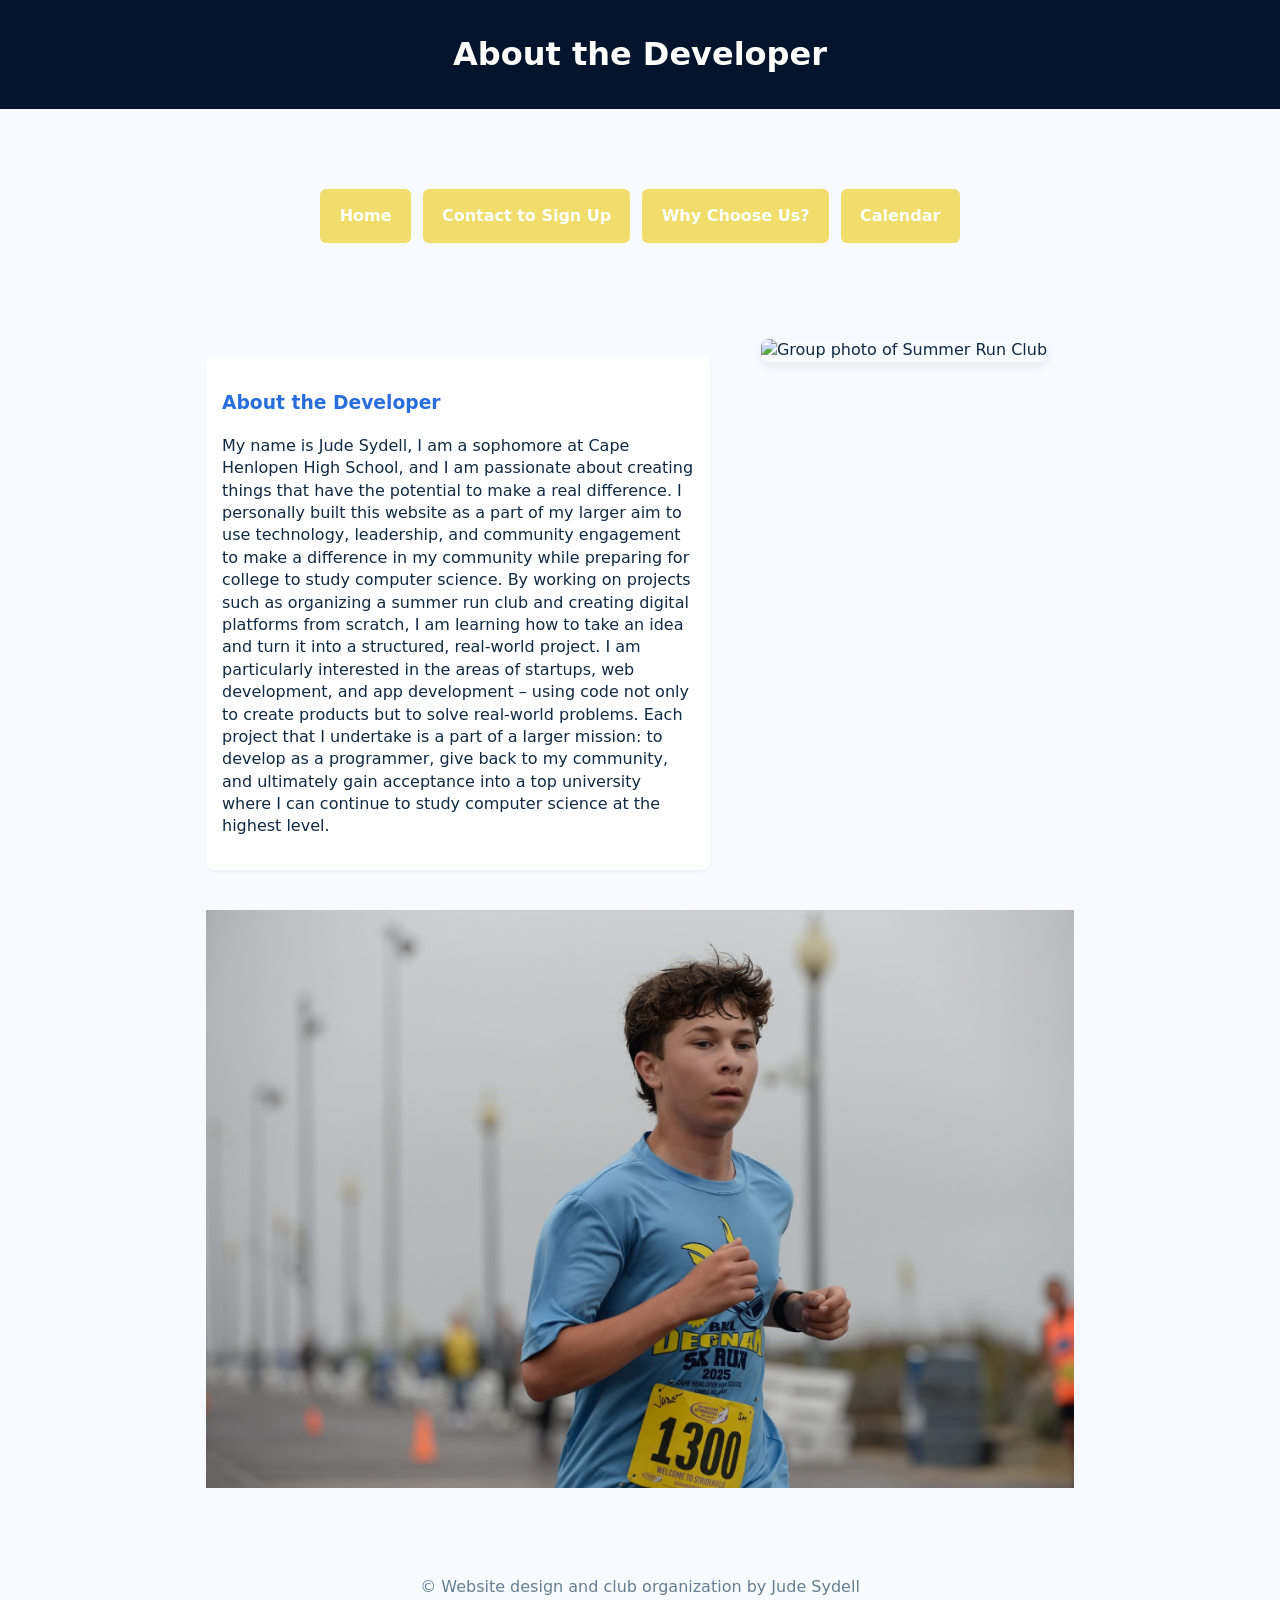
==== about.html @ 3fb0e1c3 "added new pages and more buttons for navigating the site" ====
<!doctype html>
<html lang="en">
<head>
  <meta charset="utf-8">
  <meta name="viewport" content="width=device-width,initial-scale=1">
  <title>About the Developer — Summer Run Club</title>
  <link rel="stylesheet" href="styles.css">
</head>
<body>
  <header class="site-header">
    <div class="container">
      <h1>About the Developer</h1>
    </div>
  </header>

  <main>
    <section class="hero">
      <div class="container">
        <p class="cta-row">
          <a class="btn large" href="index.html">Home</a>
          <a class="btn large" href="contact.html">Contact to Sign Up</a>
          <a class="btn large" href="why-choose-us.html">Why Choose Us?</a>
          <a class="btn large" href="calendar.html">Calendar</a>
        </p>
      </div>
    </section>

    <section class="container">
      <div class="about-layout">
        <div class="about-text card">
          <h3>About the Developer</h3>
          <p>My name is Jude Sydell, I am a sophomore at Cape Henlopen High School, and I am passionate about creating things that have the potential to make a real difference. I personally built this website as a part of my larger aim to use technology, leadership, and community engagement to make a difference in my community while preparing for college to study computer science. By working on projects such as organizing a summer run club and creating digital platforms from scratch, I am learning how to take an idea and turn it into a structured, real-world project. I am particularly interested in the areas of startups, web development, and app development – using code not only to create products but to solve real-world problems. Each project that I undertake is a part of a larger mission: to develop as a programmer, give back to my community, and ultimately gain acceptance into a top university where I can continue to study computer science at the highest level.</p>
        </div>

        <div class="about-image">
          <img src="grouppic.png" alt="Group photo of Summer Run Club">
        </div>
      </div>

      <div class="about-running">
        <img src="running image.JPG" alt="Running" class="hero-img">
      </div>
    </section>
  </main>

  <footer class="site-footer">
    <div class="container">
      <p>&copy; Website design and club organization by Jude Sydell</p>
    </div>
  </footer>
</body>
</html>
---- styles.css ----
:root{
  --bg:#f7fbff;--card:#ffffff;--accent:#f1dd6c;--accent-2:#04142C;--text:#102a43;--muted:#657f91;
}
*{box-sizing:border-box}
body{font-family:system-ui,-apple-system,Segoe UI,Roboto,"Helvetica Neue",Arial;margin:0;color:var(--text);background:var(--bg);line-height:1.4}
.container{max-width:900px;margin:0 auto;padding:1rem}
.site-header{background:var(--accent-2);color:white;padding:1rem 0;text-align:center}
.site-header{position:relative}
.site-header h1{margin:0;font-size:2rem}
.site-header .tag{opacity:.95;font-size:1.1rem;margin-top:1rem}
.site-header nav{margin-top:.5rem}
.site-header nav a{display:inline-block;border:2px solid white;color:white;padding:0.5rem 1rem;border-radius:6px;text-decoration:none;margin:0.5rem auto}

/* Top-right header action (About button) */
.header-actions{position:absolute;right:1rem;top:50%;transform:translateY(-50%)}
.header-actions .about-btn{background:#e6e6e6;color:var(--accent-2);padding:0.45rem 0.85rem;border-radius:6px;text-decoration:none;border:1px solid rgba(0,0,0,0.08);font-weight:600}

@media(max-width:699px){
  .header-actions{position:static;text-align:center;margin-top:.5rem}
}
.hero{padding:2rem 0;text-align:center}
.btn{display:inline-block;background:var(--accent);color:white;padding:.6rem 1rem;border-radius:6px;text-decoration:none}
.btn.large{padding:1rem 1.2rem;font-weight:600}
.cta-row{display:flex;justify-content:center;align-items:center;gap:.75rem;flex-wrap:wrap;margin:1rem 0}
.card{background:var(--card);padding:1rem;margin:1rem 0;border-radius:8px;box-shadow:0 1px 3px rgba(2,6,23,.06)}
h2,h3{color:#296EDD}
ul{padding-left:1.25rem}
.muted{color:var(--muted)}
form label{display:block;margin:.5rem 0}
input,textarea,select{width:100%;padding:.5rem;border:1px solid #d9e3ea;border-radius:6px}
fieldset{border:none;padding:0;margin:0 0 1rem}
.site-footer{padding:1rem 0;text-align:center;color:var(--muted)}

img{max-width:100%;height:auto;display:block}
.site-header img{max-width:60px;margin:0.1rem 0}
.hero img{
  max-width:100%;
  width:100%;
  max-height:50vh;
  height:auto;
  object-fit:cover;
  margin:1rem 0;
  border-radius:8px;
  box-shadow:0 4px 10px rgba(0,0,0,0.1);
}

.calendar-container {
  display: flex;
  flex-direction: column;
  gap: 2rem;
  margin: 2rem 0;
}

.calendar-month {
  background: var(--card);
  padding: 1.5rem;
  border-radius: 8px;
  box-shadow: 0 1px 3px rgba(2,6,23,.06);
}

.calendar-month h3 {
  margin-top: 0;
  text-align: center;
}

.calendar-table {
  width: 100%;
  border-collapse: collapse;
  text-align: center;
}

.calendar-table th {
  background: var(--accent-2);
  color: white;
  padding: 0.75rem;
  font-weight: 600;
}

.calendar-table td {
  padding: 0.5rem;
  border: 1px solid #e0e7f1;
  min-height: 12rem;
  vertical-align: top;
  text-align: left;
}

.calendar-table td:empty {
  background: #f7fbff;
}

/* About page layout */
.about-layout{
  display:flex;
  gap:1.5rem;
  align-items:flex-start;
}
.about-text{flex:1}
.about-image{flex:0 0 340px;display:flex;align-items:flex-start;justify-content:center}
.about-image img{max-width:100%;border-radius:8px;box-shadow:0 4px 10px rgba(0,0,0,0.08)}
.about-running{max-width:900px;margin:1.5rem auto;text-align:center}

@media(max-width:699px){
  .about-layout{flex-direction:column}
  .about-image{order:2}
  .about-text{order:1}
  .about-image img{width:100%;height:auto}
}

@media(min-width:700px){
  .site-header .container{display:block;text-align:center}
  .hero{padding:3rem 0}
}

@media(max-width:699px){
  .hero img{max-height:40vh}
}

/* Program image under Program Details */
.program-image{margin-top:1rem;text-align:center}
.program-image img{width:100%;max-width:680px;height:auto;border-radius:8px;box-shadow:0 4px 10px rgba(0,0,0,0.08);display:block;margin:0 auto}

/* Countdown styles */
.countdown{max-width:720px;margin:1rem auto;padding:1rem;text-align:center;background:#296EDD;color:white;border-radius:8px;box-shadow:0 1px 3px rgba(2,6,23,.06)}
.countdown h3{margin:.25rem 0;color:white}
.countdown-number{font-size:3rem;font-weight:700;color:white;margin:0.25rem 0}
.countdown p{margin:0}
@media(max-width:699px){.countdown-number{font-size:2.2rem}}

.countdown-unit{color:white;margin-top:0.25rem}
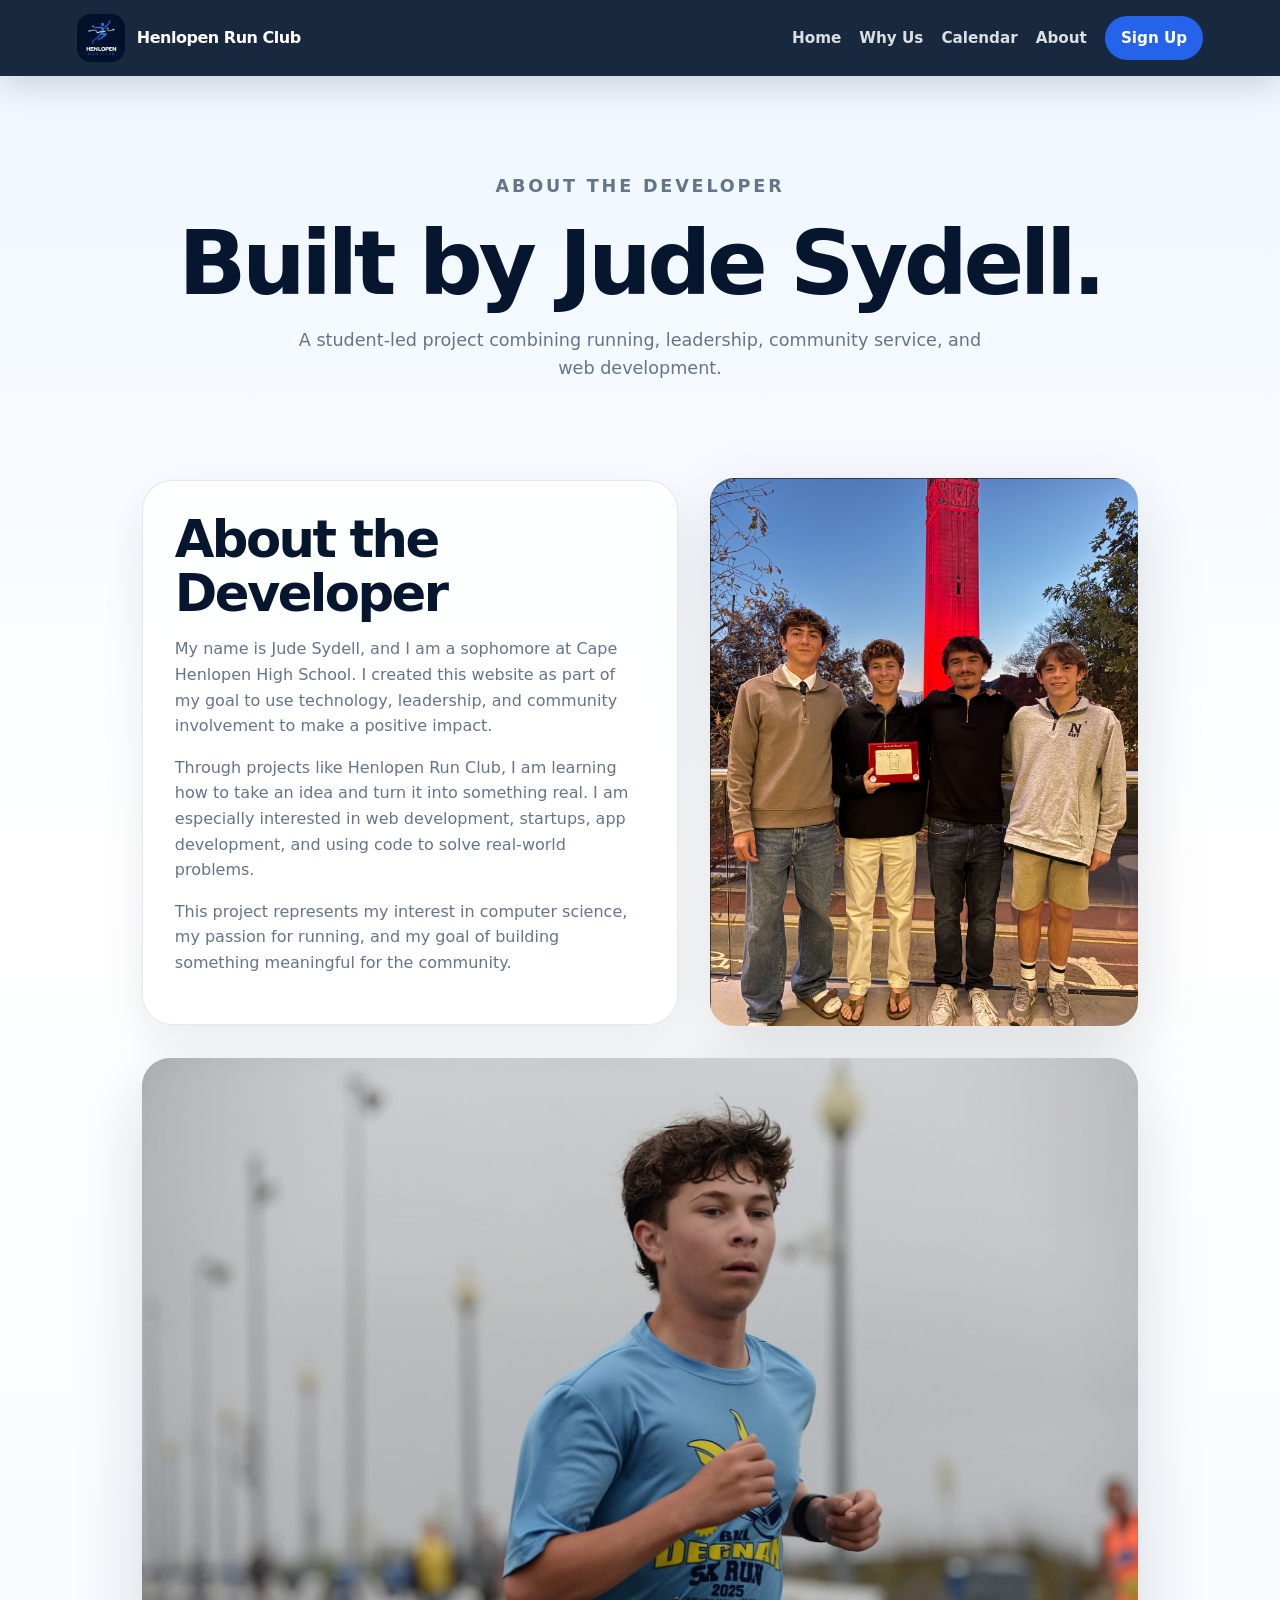
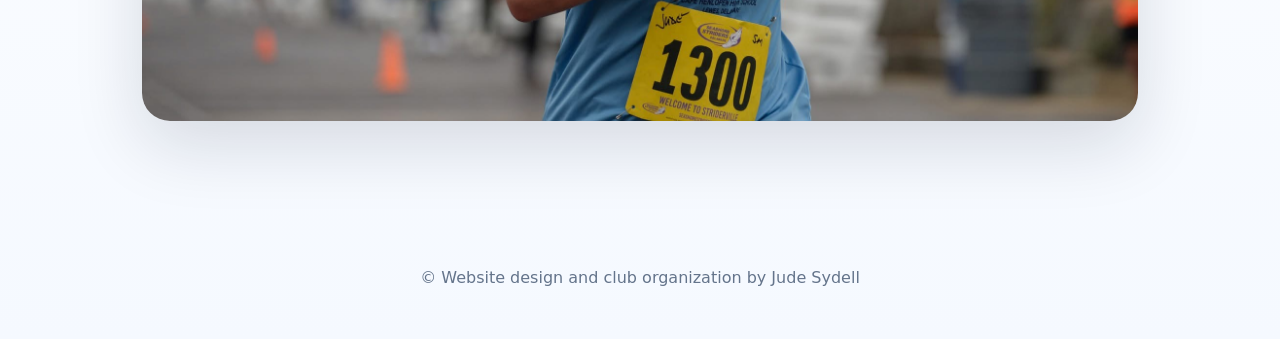
==== commit 6b5bc221: "initial commit" ====
--- a/about.html
+++ b/about.html
@@ -3,50 +3,62 @@
 <head>
   <meta charset="utf-8">
   <meta name="viewport" content="width=device-width,initial-scale=1">
-  <title>About the Developer — Summer Run Club</title>
+  <title>About — Henlopen Run Club</title>
   <link rel="stylesheet" href="styles.css">
 </head>
+
 <body>
-  <header class="site-header">
-    <div class="container">
-      <h1>About the Developer</h1>
-    </div>
+  <header class="nav">
+    <a class="brand" href="index.html">
+      <img src="logo.png" alt="Henlopen Run Club Logo">
+      <span>Henlopen Run Club</span>
+    </a>
+
+    <nav>
+      <a href="index.html">Home</a>
+      <a href="why-choose-us.html">Why Us</a>
+      <a href="calendar.html">Calendar</a>
+      <a href="about.html">About</a>
+      <a class="nav-btn" href="https://forms.gle/4efgLornvroCqrkL7" target="_blank">Sign Up</a>
+    </nav>
   </header>
 
   <main>
-    <section class="hero">
-      <div class="container">
-        <p class="cta-row">
-          <a class="btn large" href="index.html">Home</a>
-          <a class="btn large" href="contact.html">Contact to Sign Up</a>
-          <a class="btn large" href="why-choose-us.html">Why Choose Us?</a>
-          <a class="btn large" href="calendar.html">Calendar</a>
+  <section class="page-hero">
+    <p class="eyebrow">About the Developer</p>
+    <h1>Built by Jude Sydell.</h1>
+    <p>A student-led project combining running, leadership, community service, and web development.</p>
+  </section>
+
+  <section class="page-content">
+
+    <div class="about-layout">
+      <div class="card">
+        <h2>About the Developer</h2>
+        <p>
+          My name is Jude Sydell, and I am a sophomore at Cape Henlopen High School. I created this website as part of my goal to use technology, leadership, and community involvement to make a positive impact.
+        </p>
+        <p>
+          Through projects like Henlopen Run Club, I am learning how to take an idea and turn it into something real. I am especially interested in web development, startups, app development, and using code to solve real-world problems.
+        </p>
+        <p>
+          This project represents my interest in computer science, my passion for running, and my goal of building something meaningful for the community.
         </p>
       </div>
-    </section>
 
-    <section class="container">
-      <div class="about-layout">
-        <div class="about-text card">
-          <h3>About the Developer</h3>
-          <p>My name is Jude Sydell, I am a sophomore at Cape Henlopen High School, and I am passionate about creating things that have the potential to make a real difference. I personally built this website as a part of my larger aim to use technology, leadership, and community engagement to make a difference in my community while preparing for college to study computer science. By working on projects such as organizing a summer run club and creating digital platforms from scratch, I am learning how to take an idea and turn it into a structured, real-world project. I am particularly interested in the areas of startups, web development, and app development – using code not only to create products but to solve real-world problems. Each project that I undertake is a part of a larger mission: to develop as a programmer, give back to my community, and ultimately gain acceptance into a top university where I can continue to study computer science at the highest level.</p>
-        </div>
+      <img src="grouppic.png" alt="Group photo">
+    </div>
 
-        <div class="about-image">
-          <img src="grouppic.png" alt="Group photo of Summer Run Club">
-        </div>
-      </div>
+    <!-- NEW IMAGE SECTION -->
+    <div class="about-images">
+      <img src="running image.JPG" alt="Running action photo">
+    </div>
 
-      <div class="about-running">
-        <img src="running image.JPG" alt="Running" class="hero-img">
-      </div>
-    </section>
-  </main>
+  </section>
+</main>
 
-  <footer class="site-footer">
-    <div class="container">
-      <p>&copy; Website design and club organization by Jude Sydell</p>
-    </div>
+  <footer>
+    <p>&copy; Website design and club organization by Jude Sydell</p>
   </footer>
 </body>
-</html>
+</html>
--- a/styles.css
+++ b/styles.css
@@ -1,129 +1,571 @@
-:root{
-  --bg:#f7fbff;--card:#ffffff;--accent:#f1dd6c;--accent-2:#04142C;--text:#102a43;--muted:#657f91;
-}
-*{box-sizing:border-box}
-body{font-family:system-ui,-apple-system,Segoe UI,Roboto,"Helvetica Neue",Arial;margin:0;color:var(--text);background:var(--bg);line-height:1.4}
-.container{max-width:900px;margin:0 auto;padding:1rem}
-.site-header{background:var(--accent-2);color:white;padding:1rem 0;text-align:center}
-.site-header{position:relative}
-.site-header h1{margin:0;font-size:2rem}
-.site-header .tag{opacity:.95;font-size:1.1rem;margin-top:1rem}
-.site-header nav{margin-top:.5rem}
-.site-header nav a{display:inline-block;border:2px solid white;color:white;padding:0.5rem 1rem;border-radius:6px;text-decoration:none;margin:0.5rem auto}
-
-/* Top-right header action (About button) */
-.header-actions{position:absolute;right:1rem;top:50%;transform:translateY(-50%)}
-.header-actions .about-btn{background:#e6e6e6;color:var(--accent-2);padding:0.45rem 0.85rem;border-radius:6px;text-decoration:none;border:1px solid rgba(0,0,0,0.08);font-weight:600}
-
-@media(max-width:699px){
-  .header-actions{position:static;text-align:center;margin-top:.5rem}
-}
-.hero{padding:2rem 0;text-align:center}
-.btn{display:inline-block;background:var(--accent);color:white;padding:.6rem 1rem;border-radius:6px;text-decoration:none}
-.btn.large{padding:1rem 1.2rem;font-weight:600}
-.cta-row{display:flex;justify-content:center;align-items:center;gap:.75rem;flex-wrap:wrap;margin:1rem 0}
-.card{background:var(--card);padding:1rem;margin:1rem 0;border-radius:8px;box-shadow:0 1px 3px rgba(2,6,23,.06)}
-h2,h3{color:#296EDD}
-ul{padding-left:1.25rem}
-.muted{color:var(--muted)}
-form label{display:block;margin:.5rem 0}
-input,textarea,select{width:100%;padding:.5rem;border:1px solid #d9e3ea;border-radius:6px}
-fieldset{border:none;padding:0;margin:0 0 1rem}
-.site-footer{padding:1rem 0;text-align:center;color:var(--muted)}
-
-img{max-width:100%;height:auto;display:block}
-.site-header img{max-width:60px;margin:0.1rem 0}
-.hero img{
-  max-width:100%;
-  width:100%;
-  max-height:50vh;
-  height:auto;
-  object-fit:cover;
-  margin:1rem 0;
-  border-radius:8px;
-  box-shadow:0 4px 10px rgba(0,0,0,0.1);
+:root {
+  --navy: #06162f;
+  --blue: #2563eb;
+  --blue-light: #60a5fa;
+  --white: #ffffff;
+  --soft: #f4f8ff;
+  --text: #102033;
+  --muted: #64748b;
+  --card: rgba(255,255,255,0.82);
+  --border: rgba(148,163,184,0.25);
+  --shadow: 0 24px 70px rgba(15, 23, 42, 0.14);
+}
+
+* {
+  box-sizing: border-box;
+}
+
+body {
+  margin: 0;
+  font-family: Inter, system-ui, -apple-system, BlinkMacSystemFont, "Segoe UI", sans-serif;
+  background: linear-gradient(180deg, #eef6ff 0%, #ffffff 45%, #f5f9ff 100%);
+  color: var(--text);
+  line-height: 1.6;
+}
+
+img {
+  max-width: 100%;
+  display: block;
+}
+
+.nav {
+  position: sticky;
+  top: 0;
+  z-index: 100;
+  background: rgba(6, 22, 47, 0.92);
+  backdrop-filter: blur(16px);
+  display: flex;
+  justify-content: space-between;
+  align-items: center;
+  padding: 14px 6%;
+  box-shadow: 0 10px 35px rgba(0,0,0,0.15);
+}
+
+.brand {
+  display: flex;
+  align-items: center;
+  gap: 12px;
+  color: white;
+  text-decoration: none;
+  font-weight: 800;
+  letter-spacing: -0.03em;
+}
+
+.brand img {
+  width: 48px;
+  height: 48px;
+  object-fit: cover;
+  border-radius: 14px;
+}
+
+.nav nav {
+  display: flex;
+  align-items: center;
+  gap: 18px;
+}
+
+.nav nav a {
+  color: rgba(255,255,255,0.85);
+  text-decoration: none;
+  font-weight: 650;
+  font-size: 0.95rem;
+}
+
+.nav nav a:hover {
+  color: white;
+}
+
+.nav-btn {
+  background: var(--blue);
+  padding: 10px 16px;
+  border-radius: 999px;
+  color: white !important;
+}
+
+.hero {
+  padding: 7rem 6%;
+}
+
+.home-hero {
+  display: grid;
+  grid-template-columns: 1.05fr 0.95fr;
+  gap: 4rem;
+  align-items: center;
+  min-height: 82vh;
+}
+
+.eyebrow {
+  color: var(--blue);
+  font-weight: 900;
+  text-transform: uppercase;
+  letter-spacing: 0.16em;
+  font-size: 0.78rem;
+  margin-bottom: 0.75rem;
+}
+
+h1, h2, h3 {
+  line-height: 1.05;
+  margin: 0;
+  letter-spacing: -0.05em;
+}
+
+h1 {
+  font-size: clamp(3rem, 7vw, 6.7rem);
+  color: var(--navy);
+}
+
+h2 {
+  font-size: clamp(2.2rem, 4vw, 4rem);
+  color: var(--navy);
+}
+
+h3 {
+  font-size: 1.35rem;
+  color: var(--navy);
+}
+
+.hero-text {
+  font-size: 1.2rem;
+  color: var(--muted);
+  max-width: 620px;
+}
+
+.hero-buttons {
+  display: flex;
+  gap: 14px;
+  flex-wrap: wrap;
+  margin-top: 2rem;
+}
+
+.btn {
+  display: inline-block;
+  padding: 14px 22px;
+  border-radius: 999px;
+  text-decoration: none;
+  font-weight: 800;
+  transition: 0.25s ease;
+}
+
+.btn:hover {
+  transform: translateY(-3px);
+}
+
+.primary {
+  background: var(--blue);
+  color: white;
+  box-shadow: 0 16px 35px rgba(37, 99, 235, 0.35);
+}
+
+.secondary {
+  background: white;
+  color: var(--navy);
+  border: 1px solid var(--border);
+}
+
+.hero-image img {
+  width: 100%;
+  height: auto;
+  object-fit: contain;
+  border-radius: 36px;
+  background: #eef2f7;
+}
+
+.hero-image {
+  display: flex;
+  align-items: center;
+  justify-content: center;
+}
+
+.hero-image img {
+  width: 100%;
+  max-height: 620px;
+  object-fit: contain;
+  border-radius: 36px;
+  box-shadow: var(--shadow);
+}
+
+.stats {
+  display: grid;
+  grid-template-columns: repeat(3, 1fr);
+  gap: 14px;
+  margin-top: 2.3rem;
+}
+
+.stats div {
+  background: white;
+  border: 1px solid var(--border);
+  border-radius: 24px;
+  padding: 18px;
+  box-shadow: 0 14px 35px rgba(15,23,42,0.07);
+}
+
+.stats strong {
+  display: block;
+  color: var(--blue);
+  font-size: 2rem;
+  line-height: 1;
+}
+
+.stats span {
+  color: var(--muted);
+  font-size: 0.9rem;
+  font-weight: 650;
+}
+
+.section {
+  padding: 6rem 6%;
+}
+
+.section-heading {
+  max-width: 760px;
+  margin-bottom: 2.5rem;
+}
+
+.section-heading p {
+  color: var(--muted);
+  font-size: 1.1rem;
+}
+
+.grid {
+  display: grid;
+  gap: 24px;
+}
+
+.three {
+  grid-template-columns: repeat(3, 1fr);
+}
+
+.feature-card,
+.card {
+  background: var(--card);
+  border: 1px solid var(--border);
+  border-radius: 30px;
+  padding: 2rem;
+  box-shadow: 0 18px 45px rgba(15, 23, 42, 0.08);
+  backdrop-filter: blur(14px);
+}
+
+.feature-card p,
+.card p,
+.card li {
+  color: var(--muted);
+}
+
+.split-section {
+  margin: 2rem 6%;
+  padding: 4rem;
+  border-radius: 38px;
+  background: linear-gradient(135deg, var(--navy), #0b2d69);
+  color: white;
+  display: grid;
+  grid-template-columns: 1fr 320px;
+  gap: 2rem;
+  align-items: center;
+  box-shadow: var(--shadow);
+}
+
+.split-section h2,
+.split-section .eyebrow {
+  color: white;
+}
+
+.split-section p {
+  color: rgba(255,255,255,0.78);
+}
+
+.countdown {
+  background: rgba(255,255,255,0.12);
+  border: 1px solid rgba(255,255,255,0.2);
+  border-radius: 30px;
+  padding: 2rem;
+  text-align: center;
+}
+
+.countdown span {
+  display: block;
+  font-size: 5rem;
+  font-weight: 950;
+  line-height: 1;
+}
+
+.image-banner {
+  padding: 5rem 6%;
+}
+
+.image-banner img {
+  width: 100%;
+  max-height: 620px;
+  object-fit: cover;
+  border-radius: 38px;
+  box-shadow: var(--shadow);
+}
+
+footer {
+  text-align: center;
+  padding: 2rem 6%;
+  color: var(--muted);
+}
+
+/* Other pages */
+.page-hero {
+  padding: 5rem 6% 3rem;
+  text-align: center;
+}
+
+.page-hero p {
+  max-width: 700px;
+  margin: 1rem auto;
+  color: var(--muted);
+  font-size: 1.1rem;
+}
+
+.page-content {
+  padding: 2rem 6% 6rem;
+  max-width: 1150px;
+  margin: auto;
+}
+
+.contact-card {
+  max-width: 780px;
+  margin: auto;
+}
+
+.info-list {
+  padding-left: 1.2rem;
+}
+
+.info-list li {
+  margin-bottom: 0.75rem;
+}
+
+.about-layout {
+  display: grid;
+  grid-template-columns: 1fr 0.8fr;
+  gap: 2rem;
+  align-items: center;
+}
+
+.about-layout img {
+  border-radius: 32px;
+  box-shadow: var(--shadow);
 }
 
 .calendar-container {
-  display: flex;
-  flex-direction: column;
+  display: grid;
   gap: 2rem;
-  margin: 2rem 0;
+  margin: 2rem 0 5rem;
 }
 
 .calendar-month {
-  background: var(--card);
+  background: white;
+  border-radius: 30px;
   padding: 1.5rem;
-  border-radius: 8px;
-  box-shadow: 0 1px 3px rgba(2,6,23,.06);
+  box-shadow: var(--shadow);
+  overflow-x: auto;
 }
 
 .calendar-month h3 {
-  margin-top: 0;
   text-align: center;
+  color: var(--blue);
+  margin-bottom: 1rem;
 }
 
 .calendar-table {
   width: 100%;
   border-collapse: collapse;
+  min-width: 760px;
+}
+
+.calendar-table th {
+  background: var(--navy);
+  color: white;
+  padding: 0.9rem;
+}
+
+.calendar-table td {
+  border: 1px solid #dbeafe;
+  padding: 0.7rem;
+  height: 105px;
+  vertical-align: top;
+}
+
+.calendar-table small {
+  display: inline-block;
+  margin-top: 0.4rem;
+  background: #dbeafe;
+  color: #1e3a8a;
+  border-radius: 12px;
+  padding: 0.35rem 0.45rem;
+  font-weight: 700;
+}
+
+@media (max-width: 850px) {
+  .nav {
+    flex-direction: column;
+    gap: 14px;
+  }
+
+  .nav nav {
+    justify-content: center;
+    flex-wrap: wrap;
+  }
+
+  .home-hero,
+  .split-section,
+  .about-layout,
+  .three {
+    grid-template-columns: 1fr;
+  }
+
+  .hero {
+    padding: 4rem 6%;
+  }
+
+  .hero-image img {
+    height: 440px;
+  }
+
+  .stats {
+    grid-template-columns: 1fr;
+  }
+
+  .split-section {
+    padding: 2rem;
+  }
+}
+
+.nav nav a,
+.brand,
+.feature-card,
+.card,
+.stats div,
+.calendar-month,
+.timeline-item,
+.hero-image img {
+  transition: 0.25s ease;
+}
+
+.nav nav a:hover {
+  transform: translateY(-2px);
+}
+
+.nav-btn:hover,
+.primary:hover {
+  background: #1d4ed8;
+  box-shadow: 0 20px 45px rgba(37, 99, 235, 0.45);
+}
+
+.secondary:hover {
+  background: #eff6ff;
+  border-color: #93c5fd;
+}
+
+.feature-card:hover,
+.card:hover,
+.stats div:hover,
+.calendar-month:hover,
+.timeline-item:hover {
+  transform: translateY(-8px);
+  box-shadow: 0 26px 65px rgba(15, 23, 42, 0.14);
+}
+
+.hero-image img:hover {
+  transform: scale(1.025) rotate(0.4deg);
+}
+
+.stats div:hover strong {
+  transform: scale(1.08);
+}
+
+.stats strong {
+  transition: 0.25s ease;
+}
+
+.calendar-table td:hover {
+  background: #eff6ff;
+}
+
+.calendar-table td:has(small):hover {
+  background: #dbeafe;
+  transform: scale(1.015);
+}
+
+.timeline {
+  display: grid;
+  grid-template-columns: repeat(4, 1fr);
+  gap: 22px;
+}
+
+.timeline-item {
+  background: white;
+  border: 1px solid var(--border);
+  border-radius: 28px;
+  padding: 1.6rem;
+  box-shadow: 0 16px 40px rgba(15, 23, 42, 0.08);
+  cursor: default;
+}
+
+.timeline-item span {
+  display: inline-flex;
+  width: 42px;
+  height: 42px;
+  align-items: center;
+  justify-content: center;
+  background: #dbeafe;
+  color: var(--blue);
+  border-radius: 50%;
+  font-weight: 900;
+  margin-bottom: 1rem;
+}
+
+.timeline-item p {
+  color: var(--muted);
+}
+
+.cta-panel {
+  margin: 2rem 6% 6rem;
+  padding: 4rem 2rem;
   text-align: center;
-}
-
-.calendar-table th {
-  background: var(--accent-2);
-  color: white;
-  padding: 0.75rem;
-  font-weight: 600;
-}
-
-.calendar-table td {
-  padding: 0.5rem;
-  border: 1px solid #e0e7f1;
-  min-height: 12rem;
-  vertical-align: top;
-  text-align: left;
-}
-
-.calendar-table td:empty {
-  background: #f7fbff;
-}
-
-/* About page layout */
-.about-layout{
-  display:flex;
-  gap:1.5rem;
-  align-items:flex-start;
-}
-.about-text{flex:1}
-.about-image{flex:0 0 340px;display:flex;align-items:flex-start;justify-content:center}
-.about-image img{max-width:100%;border-radius:8px;box-shadow:0 4px 10px rgba(0,0,0,0.08)}
-.about-running{max-width:900px;margin:1.5rem auto;text-align:center}
-
-@media(max-width:699px){
-  .about-layout{flex-direction:column}
-  .about-image{order:2}
-  .about-text{order:1}
-  .about-image img{width:100%;height:auto}
-}
-
-@media(min-width:700px){
-  .site-header .container{display:block;text-align:center}
-  .hero{padding:3rem 0}
-}
-
-@media(max-width:699px){
-  .hero img{max-height:40vh}
-}
-
-/* Program image under Program Details */
-.program-image{margin-top:1rem;text-align:center}
-.program-image img{width:100%;max-width:680px;height:auto;border-radius:8px;box-shadow:0 4px 10px rgba(0,0,0,0.08);display:block;margin:0 auto}
-
-/* Countdown styles */
-.countdown{max-width:720px;margin:1rem auto;padding:1rem;text-align:center;background:#296EDD;color:white;border-radius:8px;box-shadow:0 1px 3px rgba(2,6,23,.06)}
-.countdown h3{margin:.25rem 0;color:white}
-.countdown-number{font-size:3rem;font-weight:700;color:white;margin:0.25rem 0}
-.countdown p{margin:0}
-@media(max-width:699px){.countdown-number{font-size:2.2rem}}
-
-.countdown-unit{color:white;margin-top:0.25rem}
+  border-radius: 38px;
+  background:
+    radial-gradient(circle at top left, rgba(96,165,250,0.35), transparent 35%),
+    linear-gradient(135deg, #ffffff, #eff6ff);
+  border: 1px solid var(--border);
+  box-shadow: var(--shadow);
+}
+
+.cta-panel p {
+  color: var(--muted);
+  max-width: 650px;
+  margin-left: auto;
+  margin-right: auto;
+}
+
+.cta-panel .hero-buttons {
+  justify-content: center;
+}
+
+@media (max-width: 850px) {
+  .timeline {
+    grid-template-columns: 1fr;
+  }
+}
+
+.about-layout img {
+  width: 100%;
+  height: auto;
+  object-fit: contain;
+  border-radius: 24px;
+}
+
+.about-images {
+  margin-top: 2rem;
+}
+
+.about-images img {
+  width: 100%;
+  height: auto;
+  object-fit: contain;
+  border-radius: 28px;
+  box-shadow: var(--shadow);
+}
